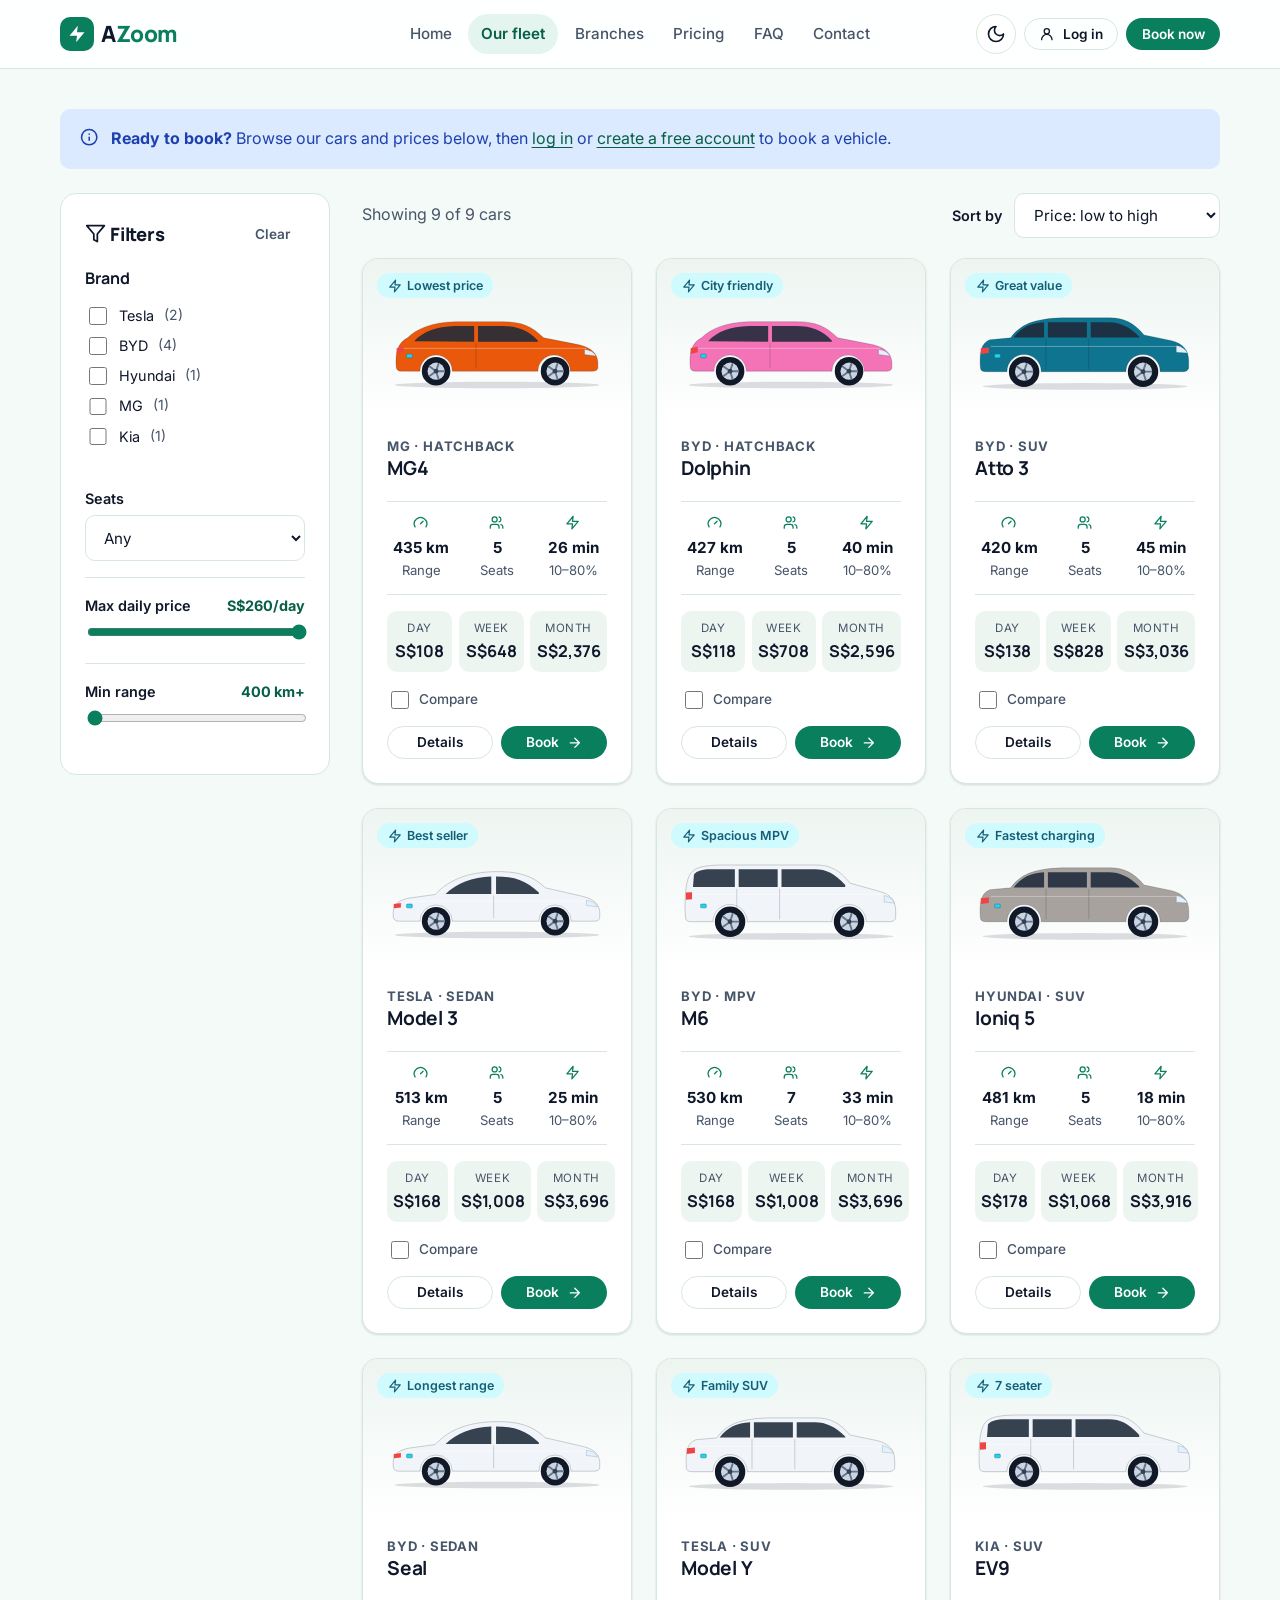
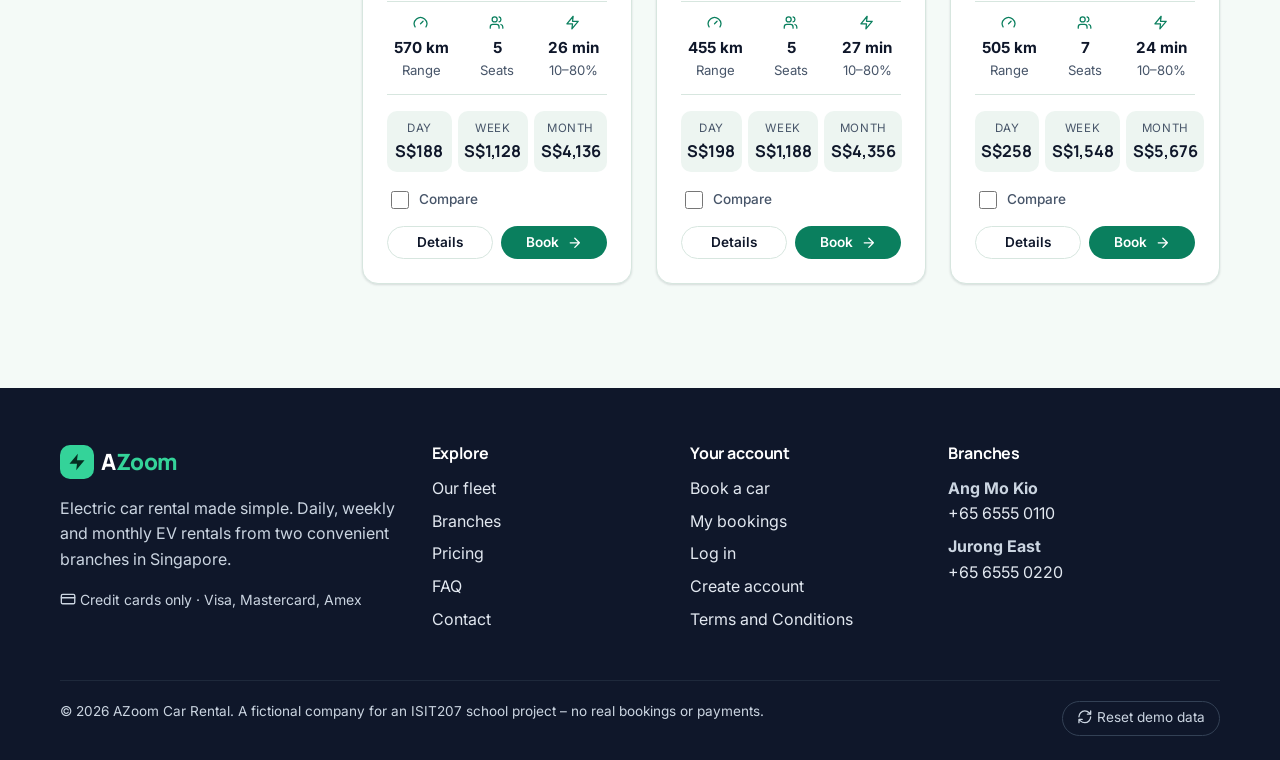
==== fleet.html @ 8e84f7ae "AZoom Car Rental website" ====
<!DOCTYPE html>
<html lang="en">
<head>
  <meta charset="utf-8">
  <meta name="viewport" content="width=device-width, initial-scale=1">
  <title>Our fleet – AZoom Car Rental</title>
  <meta name="description" content="Browse, filter and compare AZoom's electric cars: Tesla, BYD, Hyundai, MG and Kia.">
  <link rel="icon" href="images/favicon.svg" type="image/svg+xml">
  <link rel="preconnect" href="https://fonts.googleapis.com">
  <link rel="preconnect" href="https://fonts.gstatic.com" crossorigin>
  <link rel="stylesheet" href="https://fonts.googleapis.com/css2?family=Inter:wght@400;500;600;700&family=Manrope:wght@600;700;800&display=swap">
  <link rel="stylesheet" href="css/styles.css">
  <script>
    try {
      document.documentElement.setAttribute(
        "data-theme",
        localStorage.getItem("azoom_theme") ||
          (matchMedia("(prefers-color-scheme: dark)").matches ? "dark" : "light")
      );
    } catch (e) {}
  </script>
</head>
<body data-page="fleet">
  <div id="site-header"></div>

  <main id="main">
    <section class="section-sm">
      <h1 class="sr-only">Our electric fleet</h1>
      <div class="container" id="login-banner" hidden>
        <div class="alert mb-3">
          <span data-icon="info"></span>
          <p><strong>Ready to book?</strong> Browse our cars and prices below, then <a href="login.html?next=fleet.html">log in</a> or <a href="register.html?next=fleet.html">create a free account</a> to book a vehicle.</p>
        </div>
      </div>
      <div class="container fleet-layout">
        <aside class="panel filters" id="filter-panel" aria-labelledby="filter-title">
          <div class="flex between mb-2">
            <h2 id="filter-title" class="mb-0"><span data-icon="filter"></span> Filters</h2>
            <div class="flex">
              <button type="button" class="btn btn-ghost btn-sm" id="clear-filters">Clear</button>
              <button type="button" class="icon-btn filters-close" id="close-filters" aria-label="Close filters"><span data-icon="x"></span></button>
            </div>
          </div>
          <form id="filters" onsubmit="return false">
            <fieldset class="filter-group">
              <legend>Brand</legend>
              <div id="brand-filters"></div>
            </fieldset>
            <div class="filter-group">
              <label for="f-seats">Seats</label>
              <select id="f-seats" name="seats">
                <option value="0">Any</option>
                <option value="5">5 or more</option>
                <option value="7">7 seats</option>
              </select>
            </div>
            <div class="filter-group">
              <div class="range-row"><label for="f-price" class="mb-0">Max daily price</label><output id="f-price-out" for="f-price"></output></div>
              <input type="range" id="f-price" name="price" step="10">
            </div>
            <div class="filter-group">
              <div class="range-row"><label for="f-range" class="mb-0">Min range</label><output id="f-range-out" for="f-range"></output></div>
              <input type="range" id="f-range" name="range" min="400" max="580" step="10" value="400">
            </div>
          </form>
          <button type="button" class="btn btn-primary btn-block filters-done" id="show-results">Show cars</button>
        </aside>

        <div>
          <div class="filter-bar">
            <button type="button" class="btn btn-outline btn-sm" id="open-filters" aria-expanded="false" aria-controls="filter-panel">
              <span data-icon="filter"></span> Filters <span class="filter-count" id="filter-count" hidden></span>
            </button>
            <span class="small text-muted" id="filter-bar-count"></span>
          </div>
          <div class="toolbar">
            <p class="mb-0 text-muted" id="result-count" aria-live="polite"></p>
            <div class="flex">
              <label for="sort" class="mb-0">Sort by</label>
              <select id="sort">
                <option value="price-asc">Price: low to high</option>
                <option value="price-desc">Price: high to low</option>
                <option value="range-desc">Range: longest first</option>
                <option value="charge-asc">Charging: fastest first</option>
                <option value="seats-desc">Seats: most first</option>
                <option value="name-asc">Name: A–Z</option>
              </select>
            </div>
          </div>
          <div class="grid grid-3" id="car-grid"></div>
        </div>
      </div>
    </section>

    <div class="compare-bar no-print" id="compare-bar" hidden>
      <span id="compare-text"></span>
      <button type="button" class="btn btn-ghost btn-sm" id="compare-clear" style="color:#CBD5E1">Clear</button>
      <button type="button" class="btn btn-primary btn-sm" id="compare-open"><span data-icon="columns"></span> Compare</button>
    </div>
  </main>

  <div id="site-footer"></div>

  <script src="js/data.js"></script>
  <script src="js/pricing.js"></script>
  <script src="js/core.js"></script>
  <script src="js/cars.js"></script>
  <script src="js/fleet.js"></script>
</body>
</html>
---- css/styles.css ----
:root {
  --primary: #0A7F5E;
  --primary-dark: #065F46;
  --primary-soft: #E3F5EE;
  --on-primary: #FFFFFF;
  --accent: #22D3EE;
  --accent-soft: #CFFAFE;
  --accent-ink: #155E75;
  --bg: #F4FAF7;
  --surface: #FFFFFF;
  --surface-2: #EDF5F1;
  --text: #0F172A;
  --text-muted: #475569;
  --border: #D7E6DF;
  --success: #047857;
  --success-bg: #D1FAE5;
  --warning: #92400E;
  --warning-bg: #FEF3C7;
  --amber: #F59E0B;
  --star: #B45309;
  --danger: #B91C1C;
  --danger-bg: #FEE2E2;
  --red: #DC2626;
  --info: #1E40AF;
  --info-bg: #DBEAFE;
  --navy-bg: #E2E8F0;
  --navy: #0F172A;
  --font-head: "Manrope", system-ui, -apple-system, "Segoe UI", sans-serif;
  --font-body: "Inter", system-ui, -apple-system, "Segoe UI", sans-serif;
  --radius: 16px;
  --radius-sm: 10px;
  --radius-pill: 999px;
  --shadow-sm: 0 1px 2px rgba(15, 23, 42, .06), 0 1px 3px rgba(15, 23, 42, .08);
  --shadow: 0 4px 12px rgba(15, 23, 42, .08), 0 12px 32px rgba(15, 23, 42, .06);
  --focus: 0 0 0 3px rgba(34, 211, 238, .55);
  --header-h: 68px;
  --container: 1200px;
  --how-light-bg: #E3F5EE;
  --how-light-ink: #0F2A22;
  --how-light-muted: #3C5A4F;
  --how-light-accent: #065F46;
  --how-dark-bg: #053B31;
  --how-dark-ink: #F0FBF6;
  --how-dark-muted: #B5D9CB;
  --how-dark-accent: #67E8F9;
  color-scheme: light;
}

[data-theme="dark"] {
  --primary: #34D399;
  --primary-dark: #6EE7B7;
  --primary-soft: #0F3B2E;
  --on-primary: #052E22;
  --accent-soft: #164E63;
  --accent-ink: #CFFAFE;
  --bg: #0B1220;
  --surface: #111C2E;
  --surface-2: #16243A;
  --text: #E2E8F0;
  --text-muted: #9FB0C6;
  --border: #25364F;
  --success: #6EE7B7;
  --success-bg: #063B2C;
  --warning: #FCD34D;
  --warning-bg: #422006;
  --danger: #FCA5A5;
  --danger-bg: #450A0A;
  --star: #FBBF24;
  --info: #93C5FD;
  --info-bg: #172554;
  --navy-bg: #334155;
  --navy: #F1F5F9;
  --shadow-sm: 0 1px 2px rgba(0, 0, 0, .4);
  --shadow: 0 8px 24px rgba(0, 0, 0, .35);
  --how-light-bg: #0F3B2E;
  --how-light-ink: #E6F4EE;
  --how-light-muted: #A9CFC0;
  --how-light-accent: #6EE7B7;
  --how-dark-bg: #04201A;
  --how-dark-ink: #E6F4EE;
  --how-dark-muted: #9EC4B5;
  --how-dark-accent: #67E8F9;
  color-scheme: dark;
}

*, *::before, *::after {
  box-sizing: border-box;
}

html {
  scroll-behavior: smooth;
}

body {
  margin: 0;
  font-family: var(--font-body);
  font-size: 16px;
  line-height: 1.6;
  color: var(--text);
  background: var(--bg);
  min-height: 100vh;
  display: flex;
  flex-direction: column;
  -webkit-font-smoothing: antialiased;
}

main {
  flex: 1;
}

h1, h2, h3, h4 {
  font-family: var(--font-head);
  line-height: 1.2;
  margin: 0 0 .5em;
  font-weight: 800;
  letter-spacing: -.01em;
}

h1 {
  font-size: clamp(2rem, 4.5vw, 3.25rem);
}

h2 {
  font-size: clamp(1.5rem, 3vw, 2.1rem);
}

h3 {
  font-size: 1.2rem;
  font-weight: 700;
}

h4 {
  font-size: 1rem;
  font-weight: 700;
}

.h3 {
  font-size: 1.35rem;
}

.h4 {
  font-size: 1rem;
}

p {
  margin: 0 0 1em;
}

a {
  color: var(--primary-dark);
  text-underline-offset: 3px;
}

a:hover {
  color: var(--primary);
}

img, svg {
  max-width: 100%;
}

img {
  display: block;
  height: auto;
}

ul, ol {
  padding-left: 1.25rem;
}

hr {
  border: 0;
  border-top: 1px solid var(--border);
  margin: 1.5rem 0;
}

:focus-visible {
  outline: none;
  box-shadow: var(--focus);
  border-radius: 6px;
}

::selection {
  background: var(--accent-soft);
  color: var(--text);
}

.icon {
  width: 1.15em;
  height: 1.15em;
  flex-shrink: 0;
  vertical-align: -.2em;
}

.num {
  font-variant-numeric: tabular-nums;
}

.skip-link {
  position: absolute;
  left: 1rem;
  top: -60px;
  z-index: 1000;
  background: var(--primary);
  color: var(--on-primary);
  padding: .6rem 1rem;
  border-radius: var(--radius-sm);
  text-decoration: none;
  font-weight: 600;
}

.skip-link:focus {
  top: 1rem;
}

.sr-only {
  position: absolute !important;
  width: 1px;
  height: 1px;
  padding: 0;
  margin: -1px;
  overflow: hidden;
  clip: rect(0 0 0 0);
  white-space: nowrap;
  border: 0;
}

.container {
  width: 100%;
  max-width: var(--container);
  margin: 0 auto;
  padding: 0 20px;
}

.container-narrow {
  max-width: 820px;
}

.section {
  padding: 4.5rem 0;
}

.section-sm {
  padding: 2.5rem 0;
}

.section-alt {
  background: var(--surface-2);
}

.section-head {
  max-width: 680px;
  margin: 0 auto 2.5rem;
  text-align: center;
}

.section-head p {
  color: var(--text-muted);
  font-size: 1.05rem;
}

.eyebrow {
  display: inline-block;
  font-size: .8rem;
  font-weight: 700;
  letter-spacing: .08em;
  text-transform: uppercase;
  color: var(--primary-dark);
  margin-bottom: .6rem;
}

.grid {
  display: grid;
  gap: 1.5rem;
}

.grid-2 {
  grid-template-columns: repeat(2, minmax(0, 1fr));
}

.grid-3 {
  grid-template-columns: repeat(3, minmax(0, 1fr));
}

.grid-centered {
  display: flex;
  flex-wrap: wrap;
  justify-content: center;
  gap: 1.5rem;
}

.grid-centered > * {
  flex: 0 1 calc((100% - 3rem) / 3);
  min-width: 0;
}

@media (max-width: 900px) {
  .grid-centered > * {
    flex-basis: calc((100% - 1.5rem) / 2);
  }
}

@media (max-width: 640px) {
  .grid-centered > * {
    flex-basis: 100%;
  }
}

.grid-4 {
  grid-template-columns: repeat(4, minmax(0, 1fr));
}

.flex {
  display: flex;
  gap: .75rem;
  align-items: center;
}

.flex-wrap {
  flex-wrap: wrap;
}

.between {
  justify-content: space-between;
}

.stack > * + * {
  margin-top: 1rem;
}

.text-muted {
  color: var(--text-muted);
}

.text-center {
  text-align: center;
}

.text-right {
  text-align: right;
}

.small {
  font-size: .875rem;
}

.mt-0 {
  margin-top: 0;
}

.mt-1 {
  margin-top: .5rem;
}

.mt-2 {
  margin-top: 1rem;
}

.mt-3 {
  margin-top: 1.5rem;
}

.mt-4 {
  margin-top: 2.5rem;
}

.mb-0 {
  margin-bottom: 0;
}

.mb-1 {
  margin-bottom: .5rem;
}

.mb-2 {
  margin-bottom: 1rem;
}

.mb-3 {
  margin-bottom: 1.5rem;
}

[hidden], .hidden {
  display: none !important;
}

.site-header {
  position: sticky;
  top: 0;
  z-index: 100;
  background: color-mix(in srgb, var(--surface) 92%, transparent);
  backdrop-filter: saturate(160%) blur(10px);
  border-bottom: 1px solid var(--border);
}

.nav {
  display: grid;
  grid-template-columns: 1fr auto 1fr;
  align-items: center;
  gap: 1.25rem;
  height: var(--header-h);
}

.nav .logo {
  justify-self: start;
}

.logo {
  display: inline-flex;
  align-items: center;
  gap: .45rem;
  text-decoration: none;
  font-family: var(--font-head);
  font-weight: 800;
  font-size: 1.4rem;
  color: var(--text);
  letter-spacing: -.02em;
}

.nav-links a {
  white-space: nowrap;
}

@media (max-width: 1200px) {
  .nav {
    gap: .75rem;
  }

  .nav-links a {
    padding: .45rem .55rem;
    font-size: .88rem;
  }

  .is-staff .user-label {
    display: none;
  }
}

.logo-tag {
  padding: .1rem .5rem;
  border-radius: var(--radius-pill);
  background: var(--primary-soft);
  color: var(--primary-dark);
  font-family: var(--font-body);
  font-size: .7rem;
  font-weight: 700;
  letter-spacing: .04em;
  text-transform: uppercase;
}

.logo:hover {
  color: var(--text);
}

.logo-mark {
  display: grid;
  place-items: center;
  width: 34px;
  height: 34px;
  border-radius: 10px;
  background: var(--primary);
  color: var(--on-primary);
}

.logo-mark svg {
  width: 20px;
  height: 20px;
}

.logo span.zoom {
  color: var(--primary);
}

.nav-links {
  display: flex;
  gap: .25rem;
  list-style: none;
  margin: 0;
  padding: 0;
}

.nav-links a {
  display: block;
  padding: .5rem .8rem;
  border-radius: var(--radius-pill);
  text-decoration: none;
  color: var(--text-muted);
  font-weight: 500;
  font-size: .95rem;
}

.nav-links a:hover {
  color: var(--text);
  background: var(--surface-2);
}

.nav-links a[aria-current="page"] {
  color: var(--primary-dark);
  background: var(--primary-soft);
  font-weight: 600;
}

.nav-actions {
  display: flex;
  align-items: center;
  gap: .5rem;
  justify-self: end;
}

@media (max-width: 340px) {
  .nav-actions {
    gap: .25rem;
  }
}

.nav-links .mobile-only {
  display: none;
}

.icon-btn.nav-toggle {
  display: none;
}

.user-menu {
  position: relative;
}

.user-menu-panel {
  position: absolute;
  right: 0;
  top: calc(100% + 8px);
  min-width: 220px;
  background: var(--surface);
  border: 1px solid var(--border);
  border-radius: var(--radius-sm);
  box-shadow: var(--shadow);
  padding: .5rem;
  z-index: 120;
}

.user-menu-panel a, .user-menu-panel button {
  display: flex;
  width: 100%;
  align-items: center;
  gap: .6rem;
  padding: .55rem .7rem;
  border-radius: 8px;
  border: 0;
  background: none;
  color: var(--text);
  text-decoration: none;
  font: inherit;
  font-size: .95rem;
  cursor: pointer;
  text-align: left;
}

.user-menu-panel a:hover, .user-menu-panel button:hover {
  background: var(--surface-2);
}

.user-menu-panel .menu-label {
  font-size: .8rem;
  color: var(--text-muted);
  padding: .4rem .7rem;
}

.site-footer {
  background: #0F172A;
  color: #CBD5E1;
  padding: 3.5rem 0 1.5rem;
  margin-top: 4rem;
}

[data-theme="dark"] .site-footer {
  background: #070C16;
}

.site-footer a {
  color: #E2E8F0;
  text-decoration: none;
}

.site-footer a:hover {
  color: #6EE7B7;
  text-decoration: underline;
}

.site-footer .logo {
  color: #fff;
}

.site-footer .logo-mark {
  background: #34D399;
  color: #052E22;
}

.site-footer .logo span.zoom {
  color: #34D399;
}

.footer-grid {
  display: grid;
  grid-template-columns: 1.5fr 1fr 1fr 1.2fr;
  gap: 2rem;
}

.footer-grid h4 {
  color: #fff;
  margin-bottom: .8rem;
}

.footer-grid ul {
  list-style: none;
  padding: 0;
  margin: 0;
}

.footer-grid li {
  margin-bottom: .45rem;
}

.footer-bottom {
  border-top: 1px solid #1E293B;
  margin-top: 2.5rem;
  padding-top: 1.25rem;
  display: flex;
  justify-content: space-between;
  gap: 1rem;
  flex-wrap: wrap;
  font-size: .85rem;
}

.footer-bottom button {
  background: none;
  border: 1px solid #334155;
  color: #CBD5E1;
  border-radius: var(--radius-pill);
  padding: .35rem .9rem;
  cursor: pointer;
  font: inherit;
}

.footer-bottom button:hover {
  border-color: #6EE7B7;
  color: #fff;
}

.btn {
  display: inline-flex;
  align-items: center;
  justify-content: center;
  gap: .5rem;
  padding: .7rem 1.3rem;
  border-radius: var(--radius-pill);
  border: 1.5px solid transparent;
  font: inherit;
  font-weight: 600;
  font-size: .95rem;
  line-height: 1.2;
  cursor: pointer;
  text-decoration: none;
  transition: background .15s, color .15s, border-color .15s, transform .05s;
  white-space: nowrap;
}

.btn:active {
  transform: translateY(1px);
}

.btn:disabled, .btn[aria-disabled="true"] {
  opacity: .55;
  cursor: not-allowed;
}

.btn-primary {
  background: var(--primary);
  color: var(--on-primary);
}

.btn-primary:hover {
  background: var(--primary-dark);
  color: var(--on-primary);
}

[data-theme="dark"] .btn-primary:hover {
  background: #6EE7B7;
}

.btn-outline {
  background: transparent;
  color: var(--text);
  border-color: var(--border);
}

.btn-outline:hover {
  border-color: var(--primary);
  color: var(--primary-dark);
  background: var(--primary-soft);
}

.btn-ghost {
  background: transparent;
  color: var(--text-muted);
}

.btn-ghost:hover {
  background: var(--surface-2);
  color: var(--text);
}

.btn-danger {
  background: var(--red);
  color: #fff;
}

.btn-danger:hover {
  background: #991B1B;
  color: #fff;
}

.btn-light {
  background: #fff;
  color: #0F172A;
}

.btn-light:hover {
  background: #E3F5EE;
  color: #065F46;
}

.btn-sm {
  padding: .45rem .9rem;
  font-size: .85rem;
}

.btn-lg {
  max-width: 100%;
  padding: .9rem 1.7rem;
  font-size: 1.05rem;
  white-space: normal;
}

.btn-block {
  width: 100%;
}

.icon-btn {
  display: inline-grid;
  place-items: center;
  width: 40px;
  height: 40px;
  border-radius: 50%;
  border: 1px solid var(--border);
  background: var(--surface);
  color: var(--text);
  cursor: pointer;
}

.icon-btn:hover {
  background: var(--surface-2);
}

.icon-btn .icon {
  width: 20px;
  height: 20px;
}

.badge {
  display: inline-flex;
  align-items: center;
  gap: .3rem;
  padding: .22rem .65rem;
  border-radius: var(--radius-pill);
  font-size: .78rem;
  font-weight: 600;
  line-height: 1.4;
  background: var(--surface-2);
  color: var(--text-muted);
  white-space: nowrap;
}

.badge .icon {
  width: 14px;
  height: 14px;
}

.badge-accent {
  background: var(--accent-soft);
  color: var(--accent-ink);
}

.badge-success {
  background: var(--success-bg);
  color: var(--success);
}

.badge-warning {
  background: var(--warning-bg);
  color: var(--warning);
}

.badge-danger {
  background: var(--danger-bg);
  color: var(--danger);
}

.badge-info {
  background: var(--info-bg);
  color: var(--info);
}

.badge-navy {
  background: var(--navy-bg);
  color: var(--navy);
}

.status-available, .status-completed {
  background: var(--success-bg);
  color: var(--success);
}

.status-reserved, .status-upcoming {
  background: var(--accent-soft);
  color: var(--accent-ink);
}

.status-rented, .status-active {
  background: var(--navy-bg);
  color: var(--navy);
}

.status-inspection, .status-returned {
  background: var(--warning-bg);
  color: var(--warning);
}

.status-maintenance, .status-cancelled {
  background: var(--danger-bg);
  color: var(--danger);
}

.status-inspected {
  background: var(--info-bg);
  color: var(--info);
}

.card {
  background: var(--surface);
  border: 1px solid var(--border);
  border-radius: var(--radius);
  box-shadow: var(--shadow-sm);
  overflow: hidden;
}

.card-body {
  padding: 1.5rem;
}

.card-title {
  margin-bottom: .35rem;
}

.card-hover {
  transition: transform .15s, box-shadow .15s;
}

.card-hover:hover {
  transform: translateY(-3px);
  box-shadow: var(--shadow);
}

.panel {
  background: var(--surface);
  border: 1px solid var(--border);
  border-radius: var(--radius);
  padding: 1.5rem;
}

.icon-circle {
  display: grid;
  place-items: center;
  width: 48px;
  height: 48px;
  border-radius: 14px;
  background: var(--primary-soft);
  color: var(--primary-dark);
  margin-bottom: 1rem;
}

.icon-circle .icon {
  width: 24px;
  height: 24px;
}

.alert {
  display: flex;
  gap: .75rem;
  align-items: flex-start;
  padding: 1rem 1.2rem;
  border-radius: var(--radius-sm);
  background: var(--info-bg);
  color: var(--info);
  border: 1px solid transparent;
}

.alert .icon {
  margin-top: .15rem;
}

.alert p:last-child {
  margin-bottom: 0;
}

.alert-success {
  background: var(--success-bg);
  color: var(--success);
}

.alert-warning {
  background: var(--warning-bg);
  color: var(--warning);
}

.alert-danger {
  background: var(--danger-bg);
  color: var(--danger);
}

.form-group {
  margin-bottom: 1.1rem;
}

.form-row {
  display: grid;
  gap: 1rem;
  grid-template-columns: repeat(2, minmax(0, 1fr));
}

.form-row-3 {
  grid-template-columns: repeat(3, minmax(0, 1fr));
}

label, .label {
  display: block;
  font-weight: 600;
  font-size: .9rem;
  margin-bottom: .35rem;
}

.required::after {
  content: " *";
  color: var(--red);
}

.hint {
  font-size: .82rem;
  color: var(--text-muted);
  margin-top: .3rem;
}

input[type="text"],
input[type="email"],
input[type="password"],
input[type="tel"],
input[type="number"],
input[type="date"],
input[type="datetime-local"],
input[type="time"],
input[type="search"],
select,
textarea {
  width: 100%;
  padding: .7rem .9rem;
  font: inherit;
  font-size: .95rem;
  color: var(--text);
  background: var(--surface);
  border: 1.5px solid var(--border);
  border-radius: var(--radius-sm);
  transition: border-color .15s, box-shadow .15s;
}

textarea {
  min-height: 120px;
  resize: vertical;
}

input[type="date"] {
  cursor: pointer;
}

input[type="date"]::-webkit-calendar-picker-indicator {
  cursor: pointer;
}

input:hover, select:hover, textarea:hover {
  border-color: color-mix(in srgb, var(--primary) 45%, var(--border));
}

input:focus, select:focus, textarea:focus {
  outline: none;
  border-color: var(--primary);
  box-shadow: var(--focus);
}

input::placeholder, textarea::placeholder {
  color: color-mix(in srgb, var(--text-muted) 75%, transparent);
}

input[type="checkbox"], input[type="radio"] {
  width: 1.1rem;
  height: 1.1rem;
  accent-color: var(--primary);
}

input[type="range"] {
  width: 100%;
  accent-color: var(--primary);
}

.is-invalid {
  border-color: var(--red) !important;
}

.is-valid {
  border-color: var(--primary) !important;
}

.field-error {
  display: flex;
  gap: .35rem;
  align-items: center;
  color: var(--danger);
  font-size: .83rem;
  margin-top: .35rem;
  font-weight: 500;
}

.field-error:empty {
  display: none;
}

.check {
  display: flex;
  gap: .6rem;
  align-items: flex-start;
  font-weight: 500;
  cursor: pointer;
}

.check input {
  margin-top: .2rem;
}

.input-group {
  position: relative;
}

.input-group input {
  padding-right: 3rem;
}

.input-group .input-addon {
  position: absolute;
  right: .4rem;
  top: 50%;
  transform: translateY(-50%);
  background: none;
  border: 0;
  padding: .4rem;
  cursor: pointer;
  color: var(--text-muted);
  border-radius: 8px;
  display: grid;
  place-items: center;
}

.input-group .input-addon:hover {
  color: var(--text);
  background: var(--surface-2);
}

.input-group .card-brand {
  position: absolute;
  right: .6rem;
  top: 50%;
  transform: translateY(-50%);
  font-size: .72rem;
  font-weight: 700;
  padding: .2rem .5rem;
  border-radius: 6px;
  background: var(--surface-2);
  color: var(--text-muted);
  pointer-events: none;
  letter-spacing: .03em;
}

.input-group .card-brand.card-brand-bad {
  background: var(--danger-bg);
  color: var(--danger);
}

.strength {
  margin-top: .5rem;
}

.strength-bar {
  height: 6px;
  background: var(--surface-2);
  border-radius: 99px;
  overflow: hidden;
}

.strength-bar span {
  display: block;
  height: 100%;
  width: 0;
  border-radius: 99px;
  transition: width .25s, background .25s;
}

.strength-label {
  font-size: .8rem;
  margin-top: .3rem;
  color: var(--text-muted);
}

fieldset {
  border: 0;
  padding: 0;
  margin: 0 0 1rem;
}

legend {
  font-weight: 700;
  font-family: var(--font-head);
  margin-bottom: .75rem;
  padding: 0;
}

.option-card {
  position: relative;
  display: block;
  cursor: pointer;
}

.option-card input {
  position: absolute;
  opacity: 0;
  pointer-events: none;
}

.option-card .option-body {
  display: block;
  height: 100%;
  padding: 1rem 1.1rem;
  border: 1.5px solid var(--border);
  border-radius: var(--radius-sm);
  background: var(--surface);
  transition: border-color .15s, background .15s;
}

.option-card:hover .option-body {
  border-color: color-mix(in srgb, var(--primary) 50%, var(--border));
}

.option-card input:checked + .option-body {
  border-color: var(--primary);
  background: var(--primary-soft);
}

.option-card input:focus-visible + .option-body {
  box-shadow: var(--focus);
}

.option-card input:disabled + .option-body {
  opacity: .6;
  cursor: not-allowed;
}

.option-card .option-title {
  display: flex;
  justify-content: space-between;
  gap: .5rem;
  font-weight: 700;
}

.page-banner {
  background: linear-gradient(135deg, #04342C 0%, #065F46 55%, #0E7490 100%);
  color: #fff;
  padding: 3.25rem 0 2.75rem;
}

.page-banner h1 {
  font-size: clamp(1.9rem, 4vw, 2.7rem);
  margin-bottom: .4rem;
}

.page-banner p {
  color: #D1FAE5;
  max-width: 640px;
  margin: 0;
  font-size: 1.05rem;
}

.breadcrumb {
  font-size: .85rem;
  margin-bottom: .75rem;
  color: #A7F3D0;
}

.breadcrumb a {
  color: #fff;
}

.hero {
  position: relative;
  overflow: hidden;
  color: #fff;
  background: radial-gradient(1200px 500px at 85% -10%, rgba(34, 211, 238, .35), transparent 60%), linear-gradient(135deg, #04342C 0%, #065F46 45%, #0B8F6A 100%);
  padding: 4.5rem 0 5.5rem;
}

.hero-grid {
  display: grid;
  grid-template-columns: 1.05fr .95fr;
  gap: 3rem;
  align-items: center;
}

.hero h1 {
  color: #fff;
}

.hero h1 .highlight {
  color: #67E8F9;
}

.hero-lead {
  font-size: 1.15rem;
  color: #D1FAE5;
  max-width: 520px;
}

.hero-stats {
  display: flex;
  gap: 2rem;
  margin-top: 2rem;
  flex-wrap: wrap;
}

.hero-stats strong {
  display: block;
  font-family: var(--font-head);
  font-size: 1.6rem;
  color: #fff;
}

.hero-stats span {
  color: #A7F3D0;
  font-size: .9rem;
}

.hero-art {
  position: relative;
}

.hero-art img {
  width: 100%;
  filter: drop-shadow(0 30px 40px rgba(0, 0, 0, .35));
}

.quick-search {
  position: relative;
  z-index: 2;
  margin-top: -3.25rem;
  background: var(--surface);
  border: 1px solid var(--border);
  border-radius: var(--radius);
  box-shadow: var(--shadow);
  padding: 1.5rem;
}

.quick-search form {
  display: grid;
  grid-template-columns: 1.2fr 1fr 1fr 1fr auto;
  gap: 1rem;
  align-items: end;
}

.quick-search .form-group {
  margin: 0;
}

.period-output {
  display: block;
  padding: .7rem .9rem;
  min-height: 46px;
  border-radius: var(--radius-sm);
  border: 1.5px dashed var(--border);
  background: var(--surface-2);
  font-weight: 600;
  font-size: .95rem;
}

.period-output .small {
  font-weight: 400;
  color: var(--text-muted);
}

.steps {
  display: grid;
  grid-template-columns: repeat(5, minmax(0, 1fr));
  gap: 1rem;
  counter-reset: step;
  list-style: none;
  padding: 0;
  margin: 0;
}

.steps-4 {
  grid-template-columns: repeat(4, minmax(0, 1fr));
}

.step {
  position: relative;
  background: var(--surface);
  border: 1px solid var(--border);
  border-radius: var(--radius);
  padding: 1.5rem 1.2rem 1.25rem;
}

.step-num {
  display: grid;
  place-items: center;
  width: 36px;
  height: 36px;
  border-radius: 50%;
  background: var(--primary);
  color: var(--on-primary);
  font-weight: 800;
  font-family: var(--font-head);
  margin-bottom: .9rem;
}

.step h3 {
  font-size: 1.02rem;
}

.step p {
  font-size: .9rem;
  color: var(--text-muted);
  margin: 0;
}

.car-card {
  display: flex;
  flex-direction: column;
}

.car-media {
  position: relative;
  background: linear-gradient(180deg, var(--surface-2), var(--surface));
  padding: 1.25rem 1rem .5rem;
}

.car-media img {
  width: 100%;
  aspect-ratio: 16 / 9;
  object-fit: contain;
}

.car-media .badge {
  position: absolute;
  top: .9rem;
  left: .9rem;
}

.car-card .card-body {
  display: flex;
  flex-direction: column;
  flex: 1;
  padding-top: 1rem;
}

.car-brand {
  font-size: .82rem;
  font-weight: 700;
  letter-spacing: .06em;
  text-transform: uppercase;
  color: var(--text-muted);
}

.car-specs {
  display: grid;
  grid-template-columns: repeat(3, 1fr);
  gap: .5rem;
  margin: 1rem 0;
  padding: .8rem 0;
  border-top: 1px solid var(--border);
  border-bottom: 1px solid var(--border);
}

.car-spec {
  text-align: center;
  font-size: .82rem;
  color: var(--text-muted);
}

.car-spec strong {
  display: block;
  color: var(--text);
  font-size: .95rem;
}

.car-spec .icon {
  color: var(--primary);
  margin-bottom: .15rem;
}

.rates {
  display: grid;
  grid-template-columns: repeat(3, 1fr);
  gap: .4rem;
  margin-bottom: 1rem;
}

.rate {
  background: var(--surface-2);
  border-radius: 10px;
  padding: .5rem .4rem;
  text-align: center;
}

.rate small {
  display: block;
  font-size: .72rem;
  color: var(--text-muted);
  text-transform: uppercase;
  letter-spacing: .05em;
}

.rate strong {
  font-family: var(--font-head);
  font-size: 1.02rem;
}

.car-actions {
  margin-top: auto;
  display: flex;
  gap: .5rem;
  flex-wrap: wrap;
}

.car-actions .btn {
  flex: 1;
}

.compare-check {
  display: flex;
  align-items: center;
  gap: .45rem;
  font-size: .85rem;
  font-weight: 500;
  margin: 0 0 .9rem;
  color: var(--text-muted);
  cursor: pointer;
}

.fleet-layout {
  display: grid;
  grid-template-columns: 270px 1fr;
  gap: 2rem;
  align-items: start;
}

.filters {
  position: sticky;
  top: calc(var(--header-h) + 1rem);
  max-height: calc(100vh - var(--header-h) - 2rem);
  overflow-y: auto;
}

#car-grid {
  grid-template-columns: repeat(auto-fill, minmax(min(265px, 100%), 1fr));
}

@media (max-width: 1180px) {
  #featured-cars {
    grid-template-columns: repeat(2, minmax(0, 1fr));
  }
}

@media (max-width: 640px) {
  #featured-cars {
    grid-template-columns: minmax(0, 1fr);
  }
}

.filter-bar,
.filters-close,
.filters-done {
  display: none;
}

.phone-group {
  display: flex;
  flex-wrap: wrap;
  gap: .5rem;
}

.phone-group select {
  flex: 1 0 auto;
  width: auto;
  max-width: 100%;
}

.phone-group input {
  flex: 1 1 10rem;
  min-width: 0;
}

.terms {
  display: grid;
  gap: 2rem;
}

.terms section {
  scroll-margin-top: calc(var(--header-h) + 1rem);
}

.terms h2 {
  font-size: 1.25rem;
}

.terms p,
.terms li {
  color: var(--text-muted);
}

.terms ul {
  margin: 0;
}

.terms-contents {
  columns: 2;
  margin: 0;
}

@media (max-width: 640px) {
  .terms-contents {
    columns: 1;
  }
}

.filter-count {
  display: inline-grid;
  place-items: center;
  min-width: 1.4em;
  height: 1.4em;
  padding: 0 .35em;
  border-radius: var(--radius-pill);
  background: var(--primary);
  color: var(--on-primary);
  font-size: .75rem;
}

.filters h2 {
  font-size: 1.15rem;
}

.filter-group {
  border-top: 1px solid var(--border);
  padding: 1rem 0;
}

.filter-group:first-of-type {
  border-top: 0;
  padding-top: 0;
}

.filter-group .check {
  font-weight: 400;
  margin-bottom: .4rem;
}

.toolbar {
  display: flex;
  justify-content: space-between;
  align-items: center;
  gap: 1rem;
  margin-bottom: 1.25rem;
  flex-wrap: wrap;
}

.toolbar select {
  width: auto;
}

.compare-bar {
  position: fixed;
  left: 50%;
  bottom: 1.25rem;
  transform: translateX(-50%);
  z-index: 90;
  display: flex;
  align-items: center;
  gap: 1rem;
  flex-wrap: wrap;
  justify-content: center;
  background: #0F172A;
  color: #fff;
  padding: .75rem .9rem .75rem 1.25rem;
  border-radius: var(--radius-pill);
  box-shadow: var(--shadow);
  max-width: calc(100% - 2rem);
}

.empty-state {
  text-align: center;
  padding: 3rem 1rem;
  color: var(--text-muted);
  border: 2px dashed var(--border);
  border-radius: var(--radius);
}

.empty-state .icon {
  width: 40px;
  height: 40px;
  color: var(--primary);
  margin-bottom: .5rem;
}

.gallery-main {
  background: var(--surface-2);
  border-radius: var(--radius-sm);
  padding: 1rem;
}

.gallery-main img {
  width: 100%;
  aspect-ratio: 16 / 9;
  object-fit: contain;
}

.gallery-thumbs {
  display: flex;
  gap: .5rem;
  margin-top: .6rem;
}

.gallery-thumbs button {
  flex: 1;
  padding: .35rem;
  border-radius: 10px;
  border: 2px solid var(--border);
  background: var(--surface-2);
  cursor: pointer;
}

.gallery-thumbs button[aria-current="true"] {
  border-color: var(--primary);
}

.gallery-thumbs img {
  aspect-ratio: 16 / 9;
  object-fit: contain;
  width: 100%;
}

.spec-list {
  display: grid;
  max-width: 100%;
  grid-template-columns: 1fr 1fr;
  gap: .5rem 1.5rem;
  margin: 1rem 0;
  padding: 0;
  list-style: none;
}

.spec-list li {
  display: flex;
  flex-wrap: wrap;
  justify-content: space-between;
  gap: 0 .5rem;
  border-bottom: 1px dashed var(--border);
  padding: .35rem 0;
  font-size: .92rem;
}

.spec-list li span:first-child {
  color: var(--text-muted);
}

.table-wrap {
  position: relative;
  overflow-x: auto;
  border: 1px solid var(--border);
  border-radius: var(--radius);
  background: var(--surface);
}

.table {
  width: 100%;
  border-collapse: collapse;
  font-size: .93rem;
}

.table th, .table td {
  padding: .85rem 1rem;
  text-align: left;
  border-bottom: 1px solid var(--border);
  vertical-align: middle;
}

.table th {
  background: var(--surface-2);
  font-weight: 700;
  font-size: .82rem;
  text-transform: uppercase;
  letter-spacing: .04em;
  color: var(--text-muted);
  white-space: nowrap;
}

.table tbody tr:last-child td {
  border-bottom: 0;
}

.table tbody tr:hover {
  background: color-mix(in srgb, var(--primary-soft) 45%, transparent);
}

.table td.num, .table th.num {
  text-align: right;
  font-variant-numeric: tabular-nums;
}

.table tfoot td {
  font-weight: 700;
  background: var(--surface-2);
}

.compare-table th[scope="row"] {
  text-transform: none;
  font-size: .9rem;
  letter-spacing: 0;
  width: 170px;
}

.compare-table .best {
  color: var(--success);
  font-weight: 700;
}

.feature {
  padding: 1.75rem;
}

.feature p {
  color: var(--text-muted);
  margin: 0;
}

.stat-card {
  background: var(--surface);
  border: 1px solid var(--border);
  border-radius: var(--radius);
  padding: 1.25rem;
}

.stat-card .stat-label {
  font-size: .85rem;
  color: var(--text-muted);
}

.stat-card .stat-value {
  font-family: var(--font-head);
  font-size: 1.75rem;
  font-weight: 800;
}

.stat-card .stat-note {
  font-size: .8rem;
  color: var(--text-muted);
}

.how {
  --how-bg: var(--how-light-bg);
  --how-ink: var(--how-light-ink);
  --how-muted: var(--how-light-muted);
  --how-accent: var(--how-light-accent);
  background-color: var(--how-bg);
  color: var(--how-ink);
  transition: background-color .7s ease, color .7s ease;
}

.how[data-tone="dark"] {
  --how-bg: var(--how-dark-bg);
  --how-ink: var(--how-dark-ink);
  --how-muted: var(--how-dark-muted);
  --how-accent: var(--how-dark-accent);
}

.how-grid {
  display: grid;
  grid-template-columns: minmax(0, 1fr) minmax(0, 1.5fr);
  gap: 4rem;
  align-items: start;
}

.how-intro {
  position: sticky;
  top: calc(var(--header-h) + 3rem);
}

.how-eyebrow {
  display: inline-block;
  margin-bottom: .6rem;
  font-size: .8rem;
  font-weight: 700;
  letter-spacing: .08em;
  text-transform: uppercase;
  color: var(--how-accent);
  transition: color .7s ease;
}

.how-progress {
  margin: 1.5rem 0 0;
  font-family: var(--font-head);
  font-size: 1.1rem;
  font-weight: 700;
  color: var(--how-muted);
  font-variant-numeric: tabular-nums;
  transition: color .7s ease;
}

.how-progress span {
  font-size: 3rem;
  color: var(--how-accent);
  transition: color .7s ease;
}

.how-steps {
  list-style: none;
  margin: 0;
  padding: 0;
}

.how-step {
  display: flex;
  flex-direction: column;
  justify-content: center;
  min-height: 55vh;
  padding-block: 2.5rem;
  border-top: 1px solid color-mix(in srgb, currentColor 20%, transparent);
  transition: opacity .5s ease;
}

.how-step:first-child {
  border-top: 0;
}

.how-enhanced .how-step {
  opacity: .4;
}

.how-enhanced .how-step.is-active {
  opacity: 1;
}

.how-num {
  margin-bottom: .75rem;
  font-family: var(--font-head);
  font-size: 3.5rem;
  font-weight: 800;
  line-height: 1;
  color: var(--how-accent);
  transition: color .7s ease;
}

.how-step h3 {
  margin-bottom: .5rem;
  font-size: 1.6rem;
}

.how-step p {
  max-width: 42ch;
  margin: 0;
  font-size: 1.1rem;
  color: var(--how-muted);
  transition: color .7s ease;
}

@media (max-width: 900px) {
  .how-grid {
    grid-template-columns: minmax(0, 1fr);
    gap: 1rem;
  }

  .how-intro {
    position: static;
  }

  .how-progress {
    display: none;
  }

  .how-step {
    min-height: 40vh;
    padding-block: 2rem;
  }
}

.stars {
  color: var(--star);
  letter-spacing: .1em;
  font-size: 1.05rem;
}

.stars .star-off {
  color: var(--border);
}

.review-card .card-body {
  display: flex;
  flex-direction: column;
  gap: .75rem;
  height: 100%;
}

.review-text {
  margin: 0;
  flex: 1;
}

.review-text p {
  margin: 0;
}

.review-author {
  display: flex;
  align-items: center;
  gap: .75rem;
  padding-top: .75rem;
  border-top: 1px solid var(--border);
}

.avatar {
  display: grid;
  place-items: center;
  width: 42px;
  height: 42px;
  border-radius: 50%;
  flex-shrink: 0;
  background: var(--primary-soft);
  color: var(--primary-dark);
  font-weight: 700;
  font-family: var(--font-head);
}

#reviews-summary .stars {
  margin-right: .35rem;
}

.review-marquee {
  display: grid;
  gap: 1.5rem;
}

.marquee {
  overflow: hidden;
  -webkit-mask-image: linear-gradient(to right, transparent, #000 6%, #000 94%, transparent);
  mask-image: linear-gradient(to right, transparent, #000 6%, #000 94%, transparent);
}

.marquee-track {
  display: flex;
  gap: 1.5rem;
  width: max-content;
  animation: marquee-to-left 60s linear infinite;
}

.marquee[data-direction="right"] .marquee-track {
  animation-name: marquee-to-right;
}

.marquee-group {
  display: flex;
  gap: 1.5rem;
}

.marquee-group .review-card {
  flex: 0 0 340px;
}

@keyframes marquee-to-left {
  from {
    transform: translateX(0);
  }

  to {
    transform: translateX(calc(-50% - .75rem));
  }
}

@keyframes marquee-to-right {
  from {
    transform: translateX(calc(-50% - .75rem));
  }

  to {
    transform: translateX(0);
  }
}

@media (max-width: 640px) {
  .marquee-group .review-card {
    flex-basis: 280px;
  }
}

@media (prefers-reduced-motion: reduce) {
  .marquee {
    overflow-x: auto;
    -webkit-mask-image: none;
    mask-image: none;
  }

  .marquee-group[aria-hidden="true"],
  .marquee[data-direction="left"] {
    display: none;
  }
}

.range-row {
  display: flex;
  justify-content: space-between;
  font-size: .9rem;
  margin-bottom: .3rem;
}

.range-row output {
  font-weight: 700;
  color: var(--primary-dark);
}

.savings-big {
  font-family: var(--font-head);
  font-size: 2.6rem;
  font-weight: 800;
  color: var(--primary);
  line-height: 1.1;
}

.contact-grid {
  grid-template-columns: minmax(0, 1.6fr) minmax(0, 1fr);
  align-items: start;
}

.map-embed {
  width: 100%;
  height: 280px;
  border: 0;
  display: block;
  background: var(--surface-2);
}

.info-list {
  list-style: none;
  padding: 0;
  margin: 0;
}

.info-list li {
  display: flex;
  gap: .7rem;
  padding: .45rem 0;
}

.info-list .icon {
  color: var(--primary);
  margin-top: .2rem;
}

.hours-table {
  width: 100%;
  font-size: .9rem;
  border-collapse: collapse;
}

.hours-table td {
  padding: .25rem 0;
}

.hours-table td:last-child {
  text-align: right;
  font-variant-numeric: tabular-nums;
}

.accordion {
  border: 1px solid var(--border);
  border-radius: var(--radius);
  background: var(--surface);
  overflow: hidden;
}

.accordion-item + .accordion-item {
  border-top: 1px solid var(--border);
}

.accordion-trigger {
  display: flex;
  width: 100%;
  justify-content: space-between;
  align-items: center;
  gap: 1rem;
  padding: 1.15rem 1.35rem;
  background: none;
  border: 0;
  font: inherit;
  font-weight: 600;
  font-size: 1.02rem;
  color: var(--text);
  cursor: pointer;
  text-align: left;
}

.accordion-trigger:hover {
  background: var(--surface-2);
}

.accordion-trigger .icon {
  transition: transform .2s;
  color: var(--primary);
}

.accordion-trigger[aria-expanded="true"] .icon {
  transform: rotate(180deg);
}

.accordion-panel {
  padding: 0 1.35rem 1.2rem;
  color: var(--text-muted);
}

.accordion-panel p:last-child {
  margin-bottom: 0;
}

.faq-cats {
  display: flex;
  gap: .5rem;
  flex-wrap: wrap;
  margin-bottom: 1.5rem;
}

.chip {
  padding: .45rem 1rem;
  border-radius: var(--radius-pill);
  border: 1.5px solid var(--border);
  background: var(--surface);
  font: inherit;
  font-size: .9rem;
  font-weight: 500;
  color: var(--text-muted);
  cursor: pointer;
}

.chip:hover {
  border-color: var(--primary);
  color: var(--text);
}

.chip[aria-pressed="true"] {
  background: var(--primary);
  border-color: var(--primary);
  color: var(--on-primary);
}

.auth-wrap {
  display: grid;
  grid-template-columns: 1fr 1fr;
  min-height: calc(100vh - var(--header-h));
}

.auth-side {
  background: radial-gradient(800px 400px at 20% 0%, rgba(34, 211, 238, .3), transparent 60%), linear-gradient(160deg, #04342C, #0B8F6A);
  color: #fff;
  padding: 4rem 3rem;
  display: flex;
  flex-direction: column;
  justify-content: center;
}

.auth-side h2 {
  color: #fff;
}

.auth-side p, .auth-side li {
  color: #D1FAE5;
}

.auth-main {
  display: flex;
  align-items: center;
  justify-content: center;
  padding: 3rem 1.25rem;
}

.auth-card {
  width: 100%;
  max-width: 440px;
}

.tabs {
  position: relative;
  display: flex;
  padding: .3rem;
  background: var(--surface-2);
  border-radius: var(--radius-pill);
  margin-bottom: 1.5rem;
}

.tab {
  position: relative;
  z-index: 1;
  flex: 1;
  padding: .6rem 1rem;
  border: 0;
  border-radius: var(--radius-pill);
  background: none;
  font: inherit;
  font-weight: 600;
  color: var(--text-muted);
  cursor: pointer;
  transition: color .3s;
}

.tab[aria-selected="true"] {
  color: var(--text);
}

.tab-indicator {
  position: absolute;
  top: .3rem;
  bottom: .3rem;
  left: .3rem;
  width: calc(50% - .3rem);
  border-radius: var(--radius-pill);
  background: var(--surface);
  box-shadow: var(--shadow-sm);
  transition: transform .35s cubic-bezier(.4, 0, .2, 1);
}

.tabs[data-active="staff"] .tab-indicator {
  transform: translateX(100%);
}

.swap {
  display: grid;
}

.swap > * {
  grid-area: 1 / 1;
}

.swap > .swap-off {
  visibility: hidden;
}

.slide-in-right {
  animation: slideInRight .35s ease-out;
}

.slide-in-left {
  animation: slideInLeft .35s ease-out;
}

@keyframes slideInRight {
  from {
    opacity: 0;
    transform: translateX(18px);
  }

  to {
    opacity: 1;
    transform: none;
  }
}

@keyframes slideInLeft {
  from {
    opacity: 0;
    transform: translateX(-18px);
  }

  to {
    opacity: 1;
    transform: none;
  }
}

.demo-box {
  background: var(--surface-2);
  border: 1px dashed var(--border);
  border-radius: var(--radius-sm);
  padding: .9rem 1rem;
  font-size: .88rem;
}

.demo-box code {
  font-size: .85rem;
}

.wizard-layout {
  display: grid;
  grid-template-columns: minmax(0, 1fr) 340px;
  gap: 2rem;
  align-items: start;
}

.wizard-progress {
  display: flex;
  list-style: none;
  padding: 0;
  margin: 0 0 2rem;
  gap: .5rem;
  counter-reset: wz;
}

.wizard-progress li {
  flex: 1;
  font-size: .8rem;
  font-weight: 600;
  color: var(--text-muted);
  text-align: center;
  position: relative;
}

.wizard-progress li::before {
  counter-increment: wz;
  content: counter(wz);
  display: grid;
  place-items: center;
  width: 32px;
  height: 32px;
  margin: 0 auto .4rem;
  border-radius: 50%;
  background: var(--surface);
  border: 2px solid var(--border);
  font-weight: 800;
  color: var(--text-muted);
  position: relative;
  z-index: 1;
}

.wizard-progress li::after {
  content: "";
  position: absolute;
  top: 16px;
  left: calc(-50% + 16px);
  right: calc(50% + 16px);
  height: 2px;
  background: var(--border);
}

.wizard-progress li:first-child::after {
  display: none;
}

.wizard-progress li.done::before {
  content: "✓";
  background: var(--primary);
  border-color: var(--primary);
  color: var(--on-primary);
}

.wizard-progress li.done::after,
.wizard-progress li.current::after {
  background: var(--primary);
}

.wizard-progress li.current {
  color: var(--text);
}

.wizard-progress li.current::before {
  border-color: var(--primary);
  color: var(--primary-dark);
  background: var(--primary-soft);
}

.wizard-step h2 {
  font-size: 1.5rem;
}

.wizard-nav {
  display: flex;
  justify-content: space-between;
  gap: 1rem;
  margin-top: 1.75rem;
  padding-top: 1.25rem;
  border-top: 1px solid var(--border);
}

.summary {
  position: sticky;
  top: calc(var(--header-h) + 1rem);
}

.summary h3 {
  margin-bottom: 1rem;
}

.summary-car {
  display: flex;
  gap: .8rem;
  align-items: center;
  margin-bottom: 1rem;
}

.summary-car img {
  width: 110px;
  background: var(--surface-2);
  border-radius: 10px;
  padding: .3rem;
}

.line-items {
  list-style: none;
  margin: 0;
  padding: 0;
  font-size: .92rem;
}

.line-items li {
  display: flex;
  flex-wrap: wrap;
  justify-content: space-between;
  gap: 0 1rem;
  padding: .4rem 0;
}

.line-items li span:last-child {
  margin-left: auto;
  font-variant-numeric: tabular-nums;
  white-space: nowrap;
}

.line-items .sub {
  color: var(--text-muted);
  font-size: .85rem;
  padding-left: .8rem;
}

.line-items .discount span:last-child {
  color: var(--success);
}

.line-items .total {
  border-top: 2px solid var(--border);
  margin-top: .4rem;
  padding-top: .75rem;
  font-weight: 800;
  font-size: 1.1rem;
  font-family: var(--font-head);
}

.car-pick {
  display: grid;
  grid-template-columns: repeat(auto-fill, minmax(220px, 1fr));
  gap: 1rem;
}

.car-pick .option-body img {
  width: 100%;
  aspect-ratio: 16 / 9;
  object-fit: contain;
  margin-bottom: .5rem;
}

.car-pick .unavailable {
  opacity: .5;
}

.card-preview {
  aspect-ratio: 1.586;
  max-width: 360px;
  border-radius: 16px;
  padding: 1.3rem;
  color: #fff;
  background: linear-gradient(135deg, #0F172A, #065F46 60%, #0E7490);
  display: flex;
  flex-direction: column;
  justify-content: space-between;
  box-shadow: var(--shadow);
  font-family: var(--font-head);
}

.card-preview .cp-number {
  font-size: 1.3rem;
  letter-spacing: .12em;
  font-variant-numeric: tabular-nums;
}

.card-preview .cp-row {
  display: flex;
  justify-content: space-between;
  font-size: .8rem;
  text-transform: uppercase;
  opacity: .9;
  gap: 1rem;
}

.card-preview .cp-brand {
  align-self: flex-end;
  font-weight: 800;
  font-size: 1.1rem;
}

.confirm-hero {
  text-align: center;
  padding: 1rem 0 1.5rem;
}

.confirm-hero .icon-circle {
  margin: 0 auto 1rem;
  width: 72px;
  height: 72px;
  border-radius: 50%;
}

.booking-ref {
  display: inline-block;
  font-family: var(--font-head);
  font-size: 1.8rem;
  font-weight: 800;
  letter-spacing: .08em;
  padding: .4rem 1.2rem;
  border: 2px dashed var(--primary);
  border-radius: var(--radius-sm);
  color: var(--primary-dark);
  background: var(--primary-soft);
}

.dash-tabs {
  display: flex;
  gap: .25rem;
  border-bottom: 1px solid var(--border);
  margin-bottom: 1.5rem;
  overflow-x: auto;
}

.dash-tab {
  padding: .75rem 1.1rem;
  border: 0;
  background: none;
  font: inherit;
  font-weight: 600;
  color: var(--text-muted);
  border-bottom: 3px solid transparent;
  cursor: pointer;
  white-space: nowrap;
}

.dash-tab[aria-selected="true"] {
  color: var(--primary-dark);
  border-bottom-color: var(--primary);
}

.dash-tab .count {
  display: inline-block;
  min-width: 1.5em;
  padding: 0 .4em;
  margin-left: .3rem;
  border-radius: 99px;
  background: var(--surface-2);
  font-size: .78rem;
}

.booking-card {
  display: grid;
  grid-template-columns: 160px 1fr auto;
  gap: 1.25rem;
  align-items: center;
  padding: 1.25rem;
}

.booking-card img {
  width: 100%;
  background: var(--surface-2);
  border-radius: 12px;
  padding: .4rem;
}

.booking-meta {
  display: flex;
  flex-wrap: wrap;
  gap: .35rem 1.25rem;
  font-size: .9rem;
  color: var(--text-muted);
  margin-top: .35rem;
}

.booking-meta span {
  display: inline-flex;
  gap: .35rem;
  align-items: center;
}

.booking-actions {
  display: flex;
  flex-direction: column;
  gap: .5rem;
  align-items: stretch;
}

.kpis {
  display: grid;
  grid-template-columns: repeat(5, minmax(0, 1fr));
  gap: 1rem;
  margin-bottom: 2rem;
}

.kpi {
  width: 100%;
  border-radius: var(--radius);
  padding: 1rem 1.1rem;
  border: 1px solid var(--border);
  background: var(--surface);
  font: inherit;
  text-align: left;
  cursor: pointer;
}

.kpi:hover {
  border-color: currentColor;
}

.kpi[aria-pressed="true"] {
  border-color: currentColor;
  box-shadow: inset 0 0 0 1px currentColor;
}

.kpi strong {
  display: block;
  font-family: var(--font-head);
  font-size: 1.8rem;
  line-height: 1.1;
}

.kpi span {
  font-size: .85rem;
  font-weight: 600;
}

#board,
#checkout,
#returns {
  scroll-margin-top: calc(var(--header-h) + 1rem);
}

.board-filters {
  display: flex;
  flex-wrap: wrap;
  gap: .5rem;
  margin-bottom: 1.25rem;
}

.board-controls {
  display: grid;
  grid-template-columns: minmax(0, 2fr) minmax(0, 1fr) minmax(0, 1fr) auto;
  gap: 1rem;
  align-items: end;
  margin-bottom: .75rem;
}

.board-controls .form-group,
#pick-form .form-group {
  margin-bottom: 0;
}

.board-controls input,
.board-controls select,
.board-controls .btn,
#pick-form select,
#pick-form .btn {
  height: 46px;
}

@media (max-width: 900px) {
  .board-controls {
    grid-template-columns: repeat(2, minmax(0, 1fr));
  }

  .board-controls .form-group:first-child,
  .board-controls .btn {
    grid-column: 1 / -1;
  }
}

.board {
  display: grid;
  grid-template-columns: repeat(auto-fill, minmax(min(240px, 100%), 1fr));
  gap: 1rem;
}

.board-empty {
  grid-column: 1 / -1;
  padding: 2rem 1rem;
  border: 2px dashed var(--border);
  border-radius: var(--radius);
  color: var(--text-muted);
  text-align: center;
}

.board-item {
  display: flex;
  flex-direction: column;
  gap: .65rem;
  background: var(--surface);
  border: 1px solid var(--border);
  border-radius: 12px;
  padding: 1rem;
  font-size: .85rem;
}

.board-item-head {
  display: flex;
  flex-wrap: wrap;
  align-items: center;
  justify-content: space-between;
  gap: .4rem .75rem;
}

.board-item-head strong {
  font-family: var(--font-head);
  font-size: 1rem;
}

.board-item-meta {
  display: flex;
  align-items: center;
  justify-content: space-between;
  gap: .75rem;
  color: var(--text-muted);
}

.board-item-battery {
  display: flex;
  align-items: center;
  gap: .6rem;
  font-weight: 600;
}

.board-item-battery .battery-bar {
  flex: 1;
  width: auto;
  border-radius: var(--radius-pill);
}

.board-item-note {
  margin: 0;
  padding-top: .55rem;
  border-top: 1px solid var(--border);
  color: var(--text-muted);
}

.board-item-action {
  margin-top: auto;
}

.board-item .plate {
  font-family: ui-monospace, "Cascadia Code", Consolas, monospace;
  font-size: .8rem;
  background: var(--surface-2);
  padding: .05rem .4rem;
  border-radius: 5px;
}

.battery {
  display: inline-flex;
  align-items: center;
  gap: .35rem;
  font-size: .8rem;
}

.battery-bar {
  width: 42px;
  height: 8px;
  border-radius: 3px;
  background: var(--border);
  overflow: hidden;
}

.battery-bar span {
  display: block;
  height: 100%;
  background: var(--primary);
}

.battery-bar span.low {
  background: var(--amber);
}

.area-grid {
  display: grid;
  grid-template-columns: repeat(3, minmax(0, 1fr));
  gap: 1rem;
}

.area-card {
  border: 1.5px solid var(--border);
  border-radius: var(--radius-sm);
  padding: 1rem;
  background: var(--surface);
}

.area-card.has-damage {
  border-color: var(--amber);
  background: color-mix(in srgb, var(--warning-bg) 60%, var(--surface));
}

.area-card h3 {
  display: flex;
  justify-content: space-between;
  align-items: center;
  gap: .5rem;
  flex-wrap: wrap;
  margin-bottom: .7rem;
}

.area-card .form-group {
  margin-bottom: .7rem;
}

.photo-previews {
  display: flex;
  gap: .4rem;
  flex-wrap: wrap;
  margin-top: .5rem;
}

.photo-previews figure {
  position: relative;
  margin: 0;
}

.photo-previews img {
  width: 72px;
  height: 54px;
  object-fit: cover;
  border-radius: 8px;
  border: 1px solid var(--border);
}

.photo-previews button {
  position: absolute;
  top: -6px;
  right: -6px;
  width: 20px;
  height: 20px;
  border-radius: 50%;
  border: 0;
  background: var(--red);
  color: #fff;
  font-size: .75rem;
  cursor: pointer;
  line-height: 1;
}

.invoice {
  background: var(--surface);
  border: 1px solid var(--border);
  border-radius: var(--radius);
  padding: 2.25rem;
}

.invoice-head {
  display: flex;
  justify-content: space-between;
  gap: 2rem;
  flex-wrap: wrap;
  border-bottom: 2px solid var(--border);
  padding-bottom: 1.25rem;
  margin-bottom: 1.5rem;
}

.invoice-meta {
  text-align: right;
  font-size: .92rem;
}

.invoice-parties {
  display: grid;
  grid-template-columns: 1fr 1fr;
  gap: 1.5rem;
  margin-bottom: 1.5rem;
  font-size: .93rem;
}

.invoice-total {
  font-family: var(--font-head);
  font-size: 1.5rem;
  font-weight: 800;
}

.paid-stamp {
  display: inline-block;
  border: 3px solid var(--success);
  color: var(--success);
  padding: .3rem 1rem;
  border-radius: 10px;
  font-family: var(--font-head);
  font-weight: 800;
  letter-spacing: .15em;
  transform: rotate(-6deg);
}

.modal-backdrop {
  position: fixed;
  inset: 0;
  z-index: 500;
  background: rgba(2, 6, 23, .6);
  display: flex;
  align-items: center;
  justify-content: center;
  padding: 1rem;
  animation: fadeIn .15s ease-out;
}

.modal {
  width: 100%;
  max-width: 560px;
  max-height: calc(100vh - 2rem);
  overflow: auto;
  background: var(--surface);
  color: var(--text);
  border-radius: var(--radius);
  box-shadow: 0 25px 60px rgba(0, 0, 0, .35);
  animation: popIn .18s ease-out;
}

.modal-lg {
  max-width: 880px;
}

.modal-header {
  display: flex;
  justify-content: space-between;
  align-items: center;
  gap: 1rem;
  padding: 1.2rem 1.5rem;
  border-bottom: 1px solid var(--border);
  position: sticky;
  top: 0;
  background: var(--surface);
  z-index: 1;
}

.modal-header h2 {
  font-size: 1.3rem;
  margin: 0;
}

.modal-body {
  padding: 1.5rem;
}

.modal-footer {
  display: flex;
  justify-content: flex-end;
  gap: .75rem;
  padding: 1rem 1.5rem;
  border-top: 1px solid var(--border);
  flex-wrap: wrap;
}

body.modal-open {
  overflow: hidden;
}

@keyframes fadeIn {
  from {
    opacity: 0;
  }

  to {
    opacity: 1;
  }
}

@keyframes popIn {
  from {
    opacity: 0;
    transform: translateY(10px) scale(.98);
  }

  to {
    opacity: 1;
    transform: none;
  }
}

.toast-region {
  position: fixed;
  right: 1.25rem;
  bottom: 1.25rem;
  z-index: 600;
  display: flex;
  flex-direction: column;
  gap: .6rem;
  max-width: min(380px, calc(100vw - 2.5rem));
}

.toast {
  display: flex;
  gap: .7rem;
  align-items: flex-start;
  padding: .9rem 1rem;
  border-radius: var(--radius-sm);
  background: var(--surface);
  color: var(--text);
  border: 1px solid var(--border);
  border-left: 5px solid var(--primary);
  box-shadow: var(--shadow);
  animation: slideIn .2s ease-out;
  font-size: .93rem;
}

.toast .icon {
  color: var(--primary);
  margin-top: .1rem;
}

.toast-error {
  border-left-color: var(--red);
}

.toast-error .icon {
  color: var(--red);
}

.toast-warning {
  border-left-color: var(--amber);
}

.toast-warning .icon {
  color: var(--amber);
}

.toast-info {
  border-left-color: var(--accent);
}

.toast-info .icon {
  color: #0891B2;
}

.toast-close {
  margin-left: auto;
  background: none;
  border: 0;
  color: var(--text-muted);
  cursor: pointer;
  padding: 0 .2rem;
  font-size: 1.2rem;
  line-height: 1;
}

.toast.leaving {
  opacity: 0;
  transform: translateX(20px);
  transition: all .25s;
}

@keyframes slideIn {
  from {
    opacity: 0;
    transform: translateX(20px);
  }

  to {
    opacity: 1;
    transform: none;
  }
}

@media (prefers-reduced-motion: reduce) {
  *, *::before, *::after {
    animation: none !important;
    transition: none !important;
    scroll-behavior: auto !important;
  }
}

@media (max-width: 1080px) {
  .steps {
    grid-template-columns: repeat(3, minmax(0, 1fr));
  }

  .grid-4 {
    grid-template-columns: repeat(2, minmax(0, 1fr));
  }

  .quick-search form {
    grid-template-columns: 1fr 1fr;
  }

  .quick-search form .btn {
    grid-column: 1 / -1;
  }

  .kpis {
    grid-template-columns: repeat(3, minmax(0, 1fr));
  }

  .wizard-layout {
    grid-template-columns: minmax(0, 1fr);
  }

  .summary {
    position: static;
  }

  .footer-grid {
    grid-template-columns: 1fr 1fr;
  }
}

@media (max-width: 1024px) {
  .icon-btn.nav-toggle {
    display: inline-grid;
  }

  .nav-links {
    display: none;
    position: absolute;
    top: var(--header-h);
    left: 0;
    right: 0;
    flex-direction: column;
    background: var(--surface);
    border-bottom: 1px solid var(--border);
    padding: .75rem 1rem 1rem;
    box-shadow: var(--shadow);
    margin: 0;
  }

  .nav-links.open {
    display: flex;
  }

  .nav-links a {
    padding: .8rem 1rem;
    border-radius: var(--radius-sm);
  }
}

@media (max-width: 900px) {
  .hero-grid, .auth-wrap, .contact-grid {
    grid-template-columns: minmax(0, 1fr);
  }

  .hero-art {
    max-width: 520px;
  }

  .auth-side {
    padding: 2.5rem 1.5rem;
  }

  .fleet-layout {
    grid-template-columns: minmax(0, 1fr);
  }

  .filters {
    display: none;
  }

  .filters.is-open {
    display: block;
    position: fixed;
    inset: 0;
    z-index: 400;
    max-height: none;
    overflow-y: auto;
    border: 0;
    border-radius: 0;
    padding: 1.25rem 16px calc(1.25rem + env(safe-area-inset-bottom, 0px));
  }

  .filters-close {
    display: inline-grid;
  }

  .filters-done {
    display: flex;
    margin-top: 1.25rem;
  }

  .filter-bar {
    display: flex;
    align-items: center;
    justify-content: space-between;
    gap: .75rem;
    position: sticky;
    top: var(--header-h);
    z-index: 50;
    margin-bottom: 1rem;
    padding-block: .6rem;
    background: var(--bg);
    border-bottom: 1px solid var(--border);
  }

  .grid-3 {
    grid-template-columns: repeat(2, minmax(0, 1fr));
  }

  .area-grid {
    grid-template-columns: repeat(2, minmax(0, 1fr));
  }

  .booking-card {
    grid-template-columns: 120px 1fr;
  }

  .booking-actions {
    grid-column: 1 / -1;
    flex-direction: row;
    flex-wrap: wrap;
  }
}

@media (max-width: 640px) {
  .section {
    padding: 3rem 0;
  }

  .container {
    padding: 0 16px;
  }

  .grid-2,
  .grid-3,
  .grid-4,
  .form-row,
  .form-row-3,
  .area-grid,
  .invoice-parties {
    grid-template-columns: minmax(0, 1fr);
  }

  .steps {
    grid-template-columns: minmax(0, 1fr);
  }

  .quick-search form {
    grid-template-columns: minmax(0, 1fr);
  }

  .kpis {
    grid-template-columns: repeat(2, minmax(0, 1fr));
  }

  .footer-grid {
    grid-template-columns: 1fr;
  }

  .wizard-progress li {
    font-size: 0;
  }

  .wizard-progress li::before {
    font-size: .85rem;
  }

  .booking-card {
    grid-template-columns: 1fr;
  }

  .booking-card img {
    max-width: 200px;
  }

  .spec-list {
    grid-template-columns: 1fr;
  }

  .invoice {
    padding: 1.25rem;
  }

  .invoice-meta {
    text-align: left;
  }

  .user-label {
    display: none;
  }

  .nav-book {
    display: none;
  }

  .nav-links .mobile-only {
    display: block;
  }

  .nav {
    gap: .5rem;
  }

  .logo {
    font-size: 1.25rem;
  }

  .logo-tag {
    display: none;
  }

  .modal-footer .btn {
    flex: 1;
  }
}

@media print {
  :root, [data-theme="dark"] {
    --bg: #fff;
    --surface: #fff;
    --surface-2: #F1F5F9;
    --text: #000;
    --text-muted: #333;
    --border: #CBD5E1;
    --primary: #0A7F5E;
    --primary-dark: #065F46;
    --primary-soft: #E3F5EE;
  }

  body {
    background: #fff;
    font-size: 12pt;
  }

  .site-header,
  .site-footer,
  .no-print,
  .toast-region,
  .compare-bar,
  .skip-link,
  .page-banner {
    display: none !important;
  }

  .card, .panel, .invoice, .table-wrap {
    box-shadow: none;
    border-color: #CBD5E1;
  }

  .container {
    max-width: 100%;
    padding: 0;
  }

  .section {
    padding: 0;
  }

  a {
    color: #000;
    text-decoration: none;
  }

  .print-only {
    display: block !important;
  }
}

.print-only {
  display: none;
}
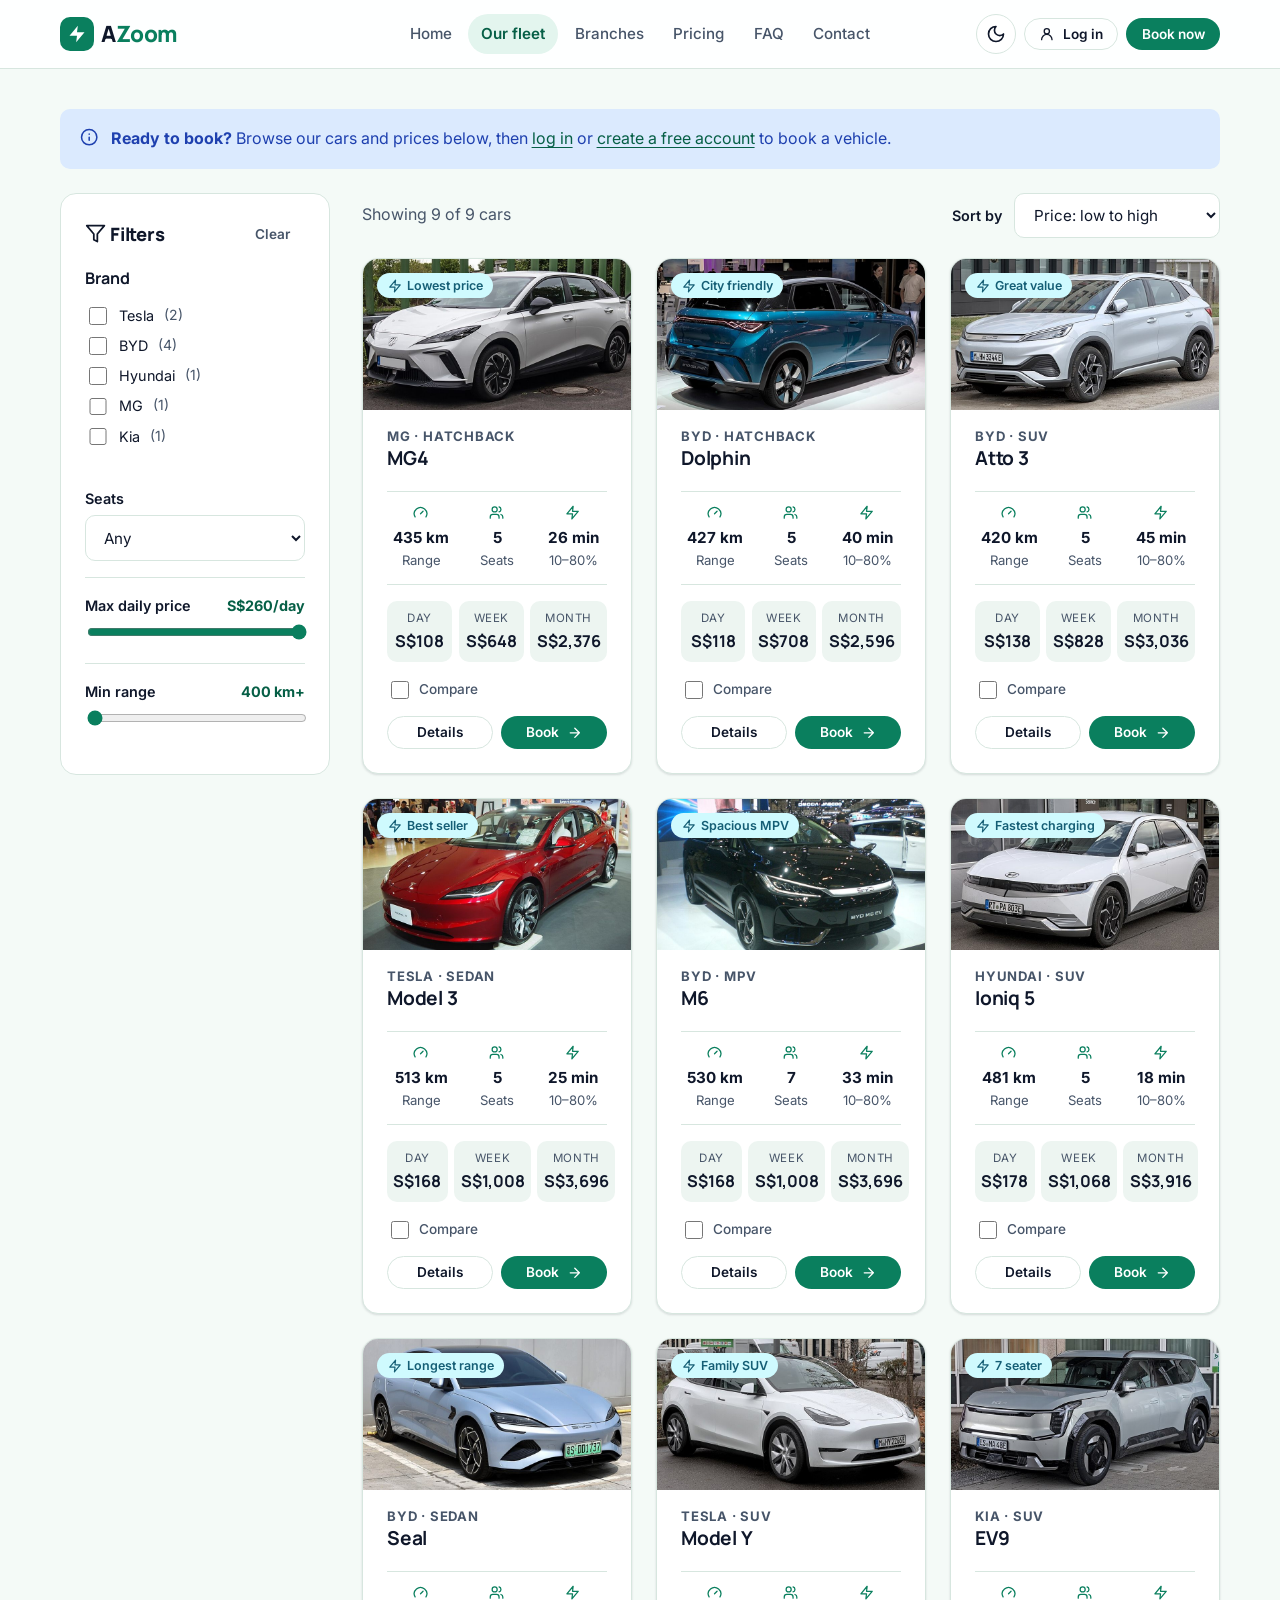
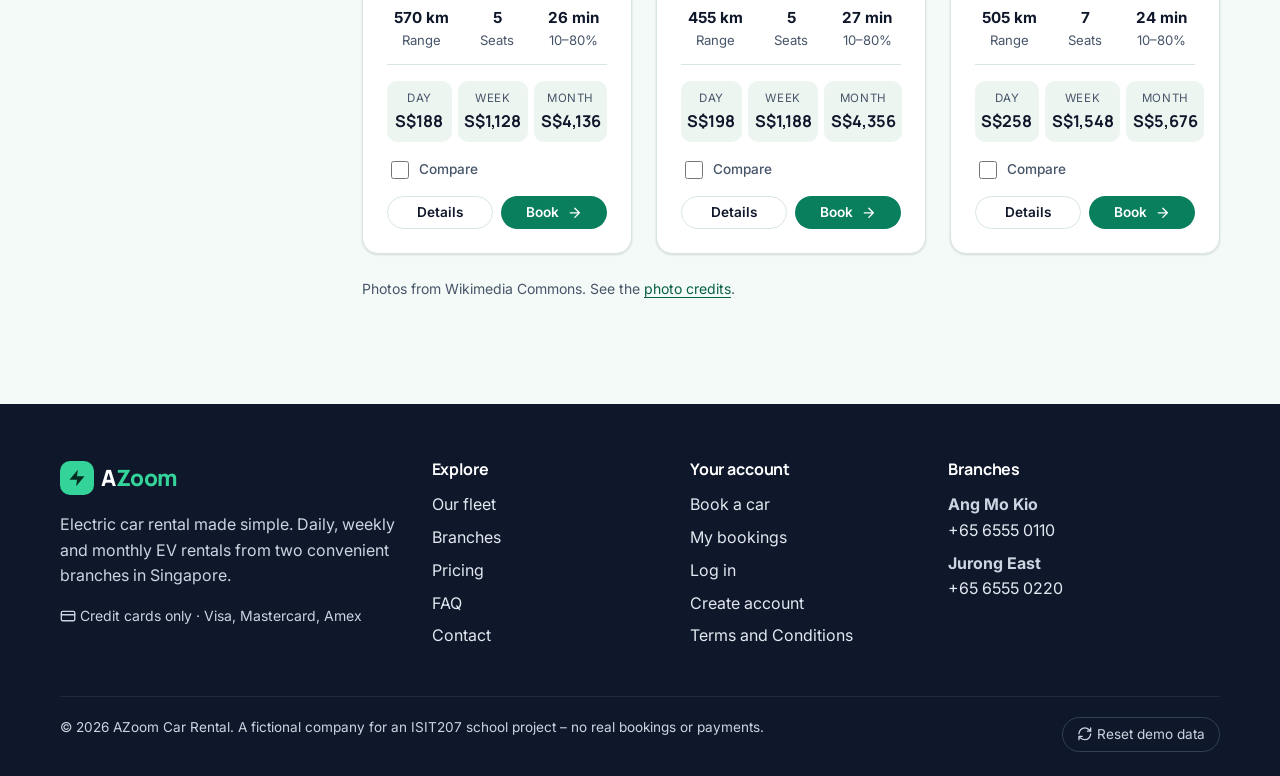
==== commit 96fe00a4: "Replace car illustrations with credited photos" ====
--- a/fleet.html
+++ b/fleet.html
@@ -88,6 +88,7 @@
             </div>
           </div>
           <div class="grid grid-3" id="car-grid"></div>
+          <p class="small text-muted mt-3 mb-0">Photos from Wikimedia Commons. See the <a href="terms.html#credits">photo credits</a>.</p>
         </div>
       </div>
     </section>
--- a/css/styles.css
+++ b/css/styles.css
@@ -1361,14 +1361,15 @@
 
 .car-media {
   position: relative;
-  background: linear-gradient(180deg, var(--surface-2), var(--surface));
-  padding: 1.25rem 1rem .5rem;
+  background: var(--surface-2);
 }
 
 .car-media img {
+  display: block;
   width: 100%;
+  height: auto;
   aspect-ratio: 16 / 9;
-  object-fit: contain;
+  object-fit: cover;
 }
 
 .car-media .badge {
@@ -2809,6 +2810,7 @@
   display: grid;
   grid-template-columns: repeat(3, minmax(0, 1fr));
   gap: 1rem;
+  align-items: start;
 }
 
 .area-card {
@@ -2823,13 +2825,59 @@
   background: color-mix(in srgb, var(--warning-bg) 60%, var(--surface));
 }
 
-.area-card h3 {
+.area-head {
   display: flex;
   justify-content: space-between;
   align-items: center;
   gap: .5rem;
   flex-wrap: wrap;
-  margin-bottom: .7rem;
+  margin-bottom: .6rem;
+}
+
+.area-toggle {
+  align-items: center;
+  gap: .45rem;
+  margin: 0;
+  padding: .3rem .7rem;
+  border: 1.5px solid var(--border);
+  border-radius: 999px;
+  white-space: nowrap;
+}
+
+.area-toggle:hover {
+  border-color: var(--amber);
+}
+
+.area-toggle input {
+  margin: 0;
+  accent-color: var(--amber);
+}
+
+.has-damage .area-toggle {
+  border-color: var(--amber);
+  background: var(--warning-bg);
+  color: var(--warning);
+}
+
+.ok-text {
+  display: flex;
+  align-items: center;
+  gap: .35rem;
+}
+
+.ok-text[hidden] {
+  display: none;
+}
+
+.area-details {
+  border-top: 1px solid color-mix(in srgb, var(--amber) 35%, transparent);
+  padding-top: .75rem;
+}
+
+.area-charge {
+  display: flex;
+  justify-content: space-between;
+  gap: .5rem;
 }
 
 .area-card .form-group {
@@ -2871,6 +2919,37 @@
   line-height: 1;
 }
 
+.booking-card > img {
+  object-fit: cover;
+}
+
+.return-preview figure {
+  width: 100%;
+  max-width: 320px;
+}
+
+.return-preview img {
+  display: block;
+  width: 100%;
+  height: auto;
+}
+
+.return-photo {
+  margin: 1rem 0 0;
+}
+
+.return-photo img {
+  display: block;
+  width: 100%;
+  max-width: 320px;
+  border-radius: 8px;
+  border: 1px solid var(--border);
+}
+
+.return-photo figcaption {
+  margin-top: .3rem;
+}
+
 .invoice {
   background: var(--surface);
   border: 1px solid var(--border);
